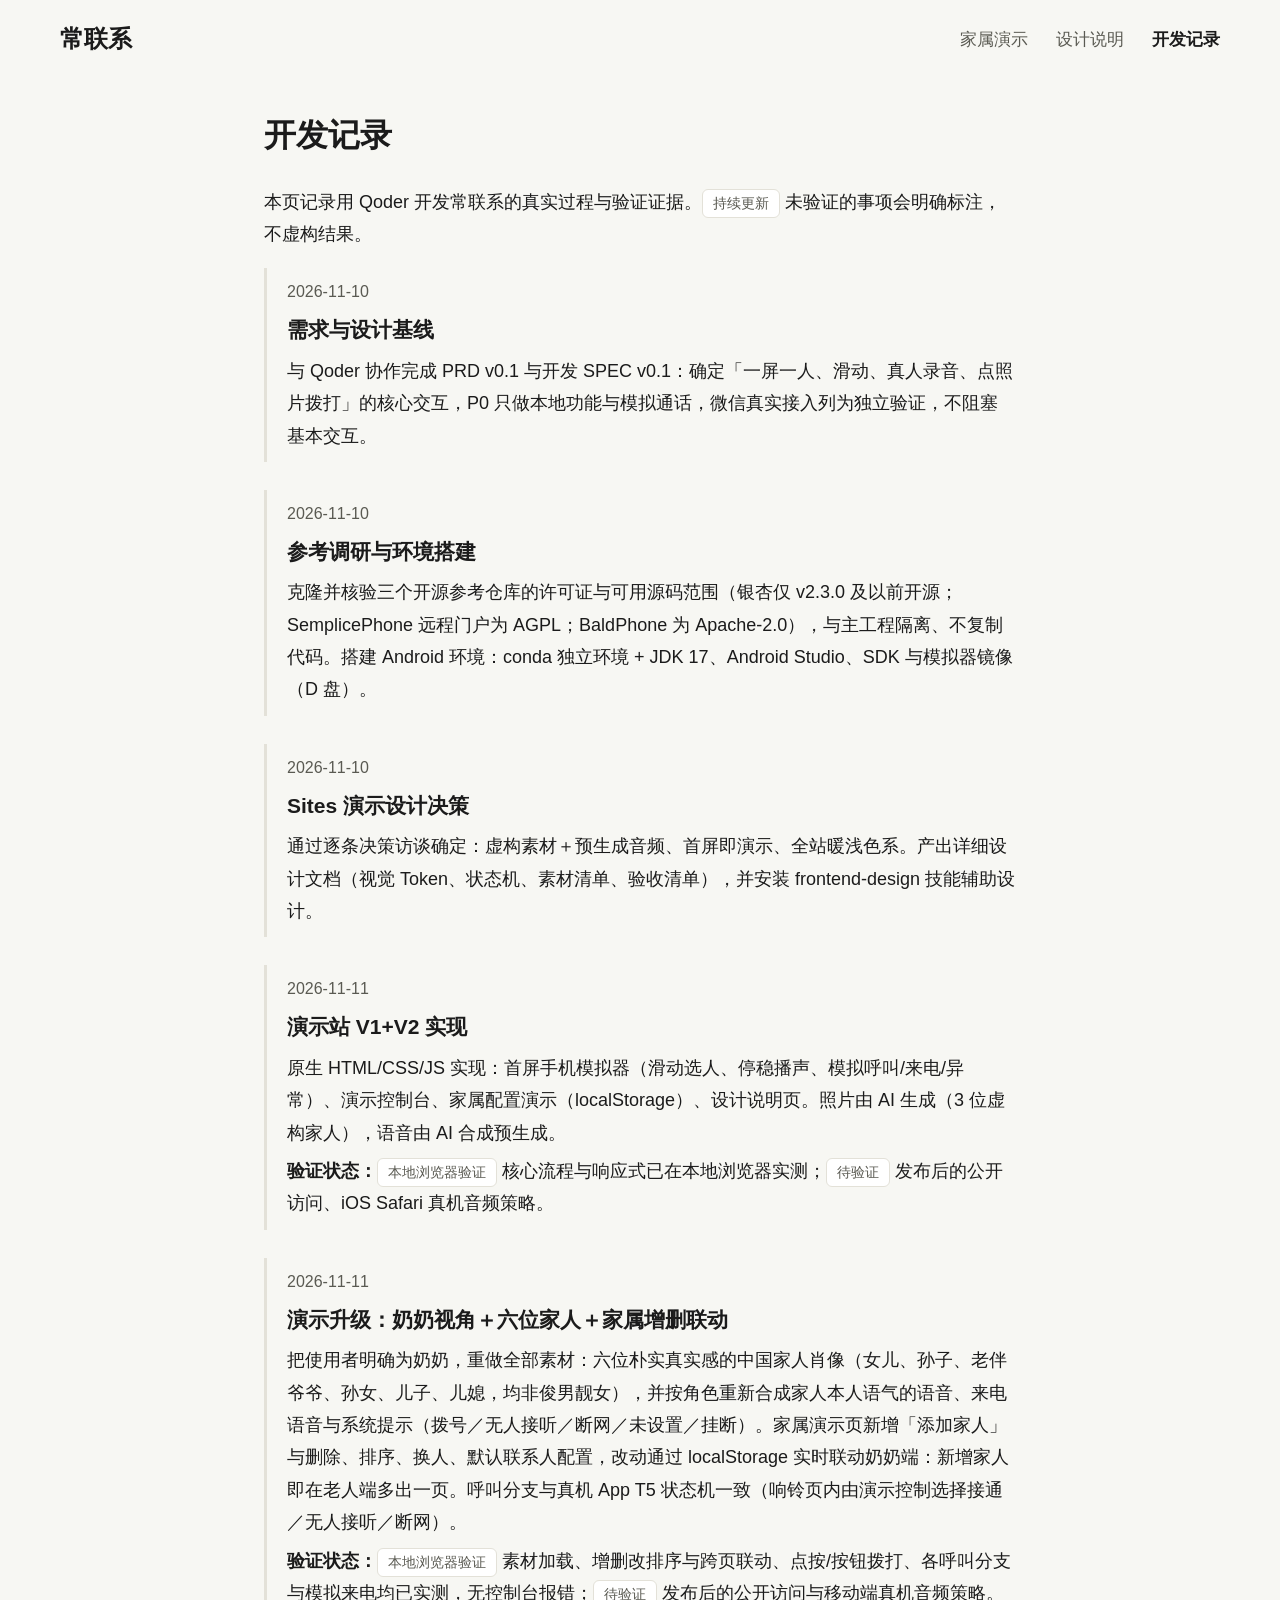
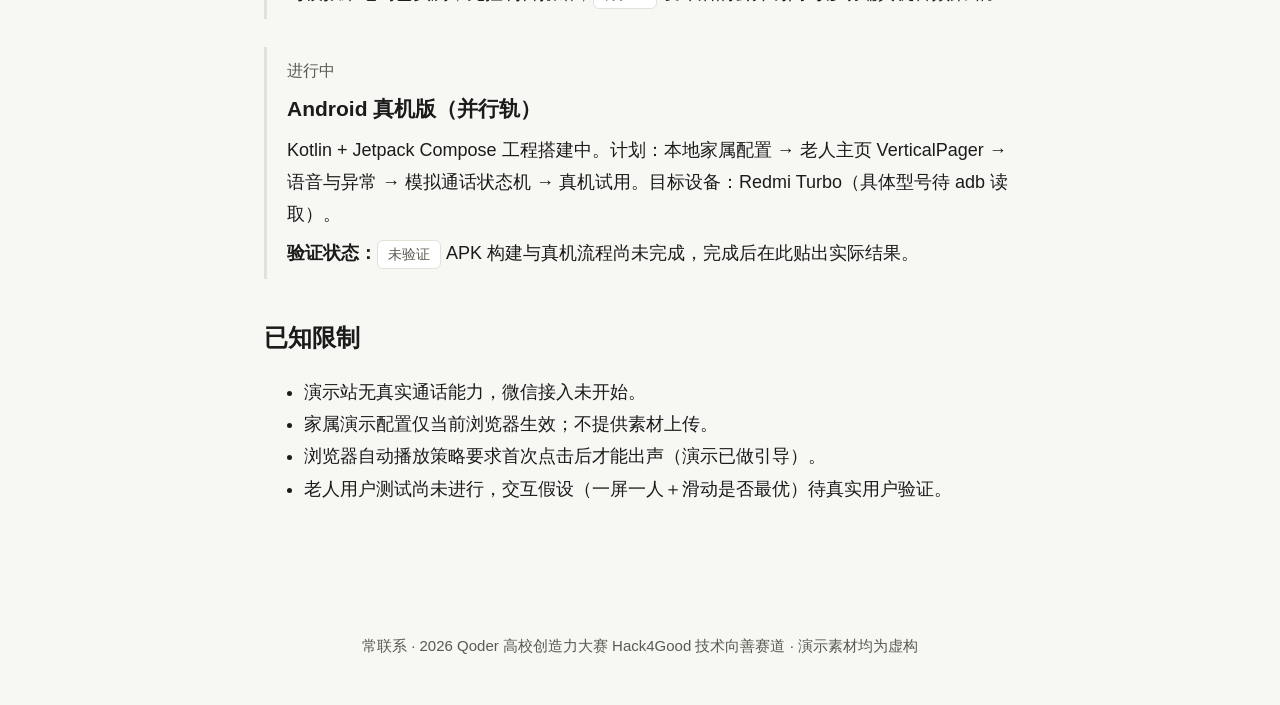
==== changlianxi-site/web/devlog.html @ 5428c4f7 "Initial public snapshot: 常联系 (changlianxi) elder-connect app Work-in-progress public-welfare app hel" ====
<!DOCTYPE html>
<html lang="zh-CN">
<head>
<meta charset="UTF-8">
<meta name="viewport" content="width=device-width, initial-scale=1.0">
<title>开发记录 — 常联系</title>
<meta name="description" content="常联系用 Qoder 开发的真实过程记录：需求、设计、实现与验证证据。">
<link rel="icon" type="image/svg+xml" href="favicon.svg">
<link rel="stylesheet" href="assets/css/site.css">
</head>
<body>
<header class="topbar">
  <a class="brand" href="index.html">常联系</a>
  <nav class="topnav" aria-label="站点导航">
    <a href="family.html">家属演示</a>
    <a href="design.html">设计说明</a>
    <a href="devlog.html" aria-current="page">开发记录</a>
  </nav>
</header>

<main class="article">
  <h1>开发记录</h1>
  <p>本页记录用 Qoder 开发常联系的真实过程与验证证据。<span class="tag">持续更新</span> 未验证的事项会明确标注，不虚构结果。</p>

  <div class="log-entry">
    <p class="log-date">2026-11-10</p>
    <h3>需求与设计基线</h3>
    <p>与 Qoder 协作完成 PRD v0.1 与开发 SPEC v0.1：确定「一屏一人、滑动、真人录音、点照片拨打」的核心交互，P0 只做本地功能与模拟通话，微信真实接入列为独立验证，不阻塞基本交互。</p>
  </div>

  <div class="log-entry">
    <p class="log-date">2026-11-10</p>
    <h3>参考调研与环境搭建</h3>
    <p>克隆并核验三个开源参考仓库的许可证与可用源码范围（银杏仅 v2.3.0 及以前开源；SemplicePhone 远程门户为 AGPL；BaldPhone 为 Apache-2.0），与主工程隔离、不复制代码。搭建 Android 环境：conda 独立环境 + JDK 17、Android Studio、SDK 与模拟器镜像（D 盘）。</p>
  </div>

  <div class="log-entry">
    <p class="log-date">2026-11-10</p>
    <h3>Sites 演示设计决策</h3>
    <p>通过逐条决策访谈确定：虚构素材＋预生成音频、首屏即演示、全站暖浅色系。产出详细设计文档（视觉 Token、状态机、素材清单、验收清单），并安装 frontend-design 技能辅助设计。</p>
  </div>

  <div class="log-entry">
    <p class="log-date">2026-11-11</p>
    <h3>演示站 V1+V2 实现</h3>
    <p>原生 HTML/CSS/JS 实现：首屏手机模拟器（滑动选人、停稳播声、模拟呼叫/来电/异常）、演示控制台、家属配置演示（localStorage）、设计说明页。照片由 AI 生成（3 位虚构家人），语音由 AI 合成预生成。</p>
    <p><strong>验证状态：</strong><span class="tag">本地浏览器验证</span> 核心流程与响应式已在本地浏览器实测；<span class="tag">待验证</span> 发布后的公开访问、iOS Safari 真机音频策略。</p>
  </div>

  <div class="log-entry">
    <p class="log-date">2026-11-11</p>
    <h3>演示升级：奶奶视角＋六位家人＋家属增删联动</h3>
    <p>把使用者明确为奶奶，重做全部素材：六位朴实真实感的中国家人肖像（女儿、孙子、老伴爷爷、孙女、儿子、儿媳，均非俊男靓女），并按角色重新合成家人本人语气的语音、来电语音与系统提示（拨号／无人接听／断网／未设置／挂断）。家属演示页新增「添加家人」与删除、排序、换人、默认联系人配置，改动通过 localStorage 实时联动奶奶端：新增家人即在老人端多出一页。呼叫分支与真机 App T5 状态机一致（响铃页内由演示控制选择接通／无人接听／断网）。</p>
    <p><strong>验证状态：</strong><span class="tag">本地浏览器验证</span> 素材加载、增删改排序与跨页联动、点按/按钮拨打、各呼叫分支与模拟来电均已实测，无控制台报错；<span class="tag">待验证</span> 发布后的公开访问与移动端真机音频策略。</p>
  </div>

  <div class="log-entry">
    <p class="log-date">进行中</p>
    <h3>Android 真机版（并行轨）</h3>
    <p>Kotlin + Jetpack Compose 工程搭建中。计划：本地家属配置 → 老人主页 VerticalPager → 语音与异常 → 模拟通话状态机 → 真机试用。目标设备：Redmi Turbo（具体型号待 adb 读取）。</p>
    <p><strong>验证状态：</strong><span class="tag">未验证</span> APK 构建与真机流程尚未完成，完成后在此贴出实际结果。</p>
  </div>

  <h2>已知限制</h2>
  <ul>
    <li>演示站无真实通话能力，微信接入未开始。</li>
    <li>家属演示配置仅当前浏览器生效；不提供素材上传。</li>
    <li>浏览器自动播放策略要求首次点击后才能出声（演示已做引导）。</li>
    <li>老人用户测试尚未进行，交互假设（一屏一人＋滑动是否最优）待真实用户验证。</li>
  </ul>
</main>

<footer class="footer"><p>常联系 · 2026 Qoder 高校创造力大赛 Hack4Good 技术向善赛道 · 演示素材均为虚构</p></footer>
</body>
</html>
---- changlianxi-site/web/assets/css/site.css ----
/* 常联系 Sites 演示 · Token 与全站样式（设计文档 v0.1 第 4 节） */
:root {
  --site-bg: #F7F7F3;
  --site-fg: #1B1B1B;
  --site-accent: #22754F;
  --site-on-accent: #FFFFFF;
  --site-surface: #FFFFFF;
  --site-muted: #5A5A52;
  --site-border: #E3E1D8;
  --site-font: "PingFang SC", "Microsoft YaHei", "Noto Sans CJK SC", "Source Han Sans SC", sans-serif;
  --site-radius: 12px;
  --site-space: 1;
  --site-type: 1;
  --site-motion: 1;
  --danger: #B43F3B;
  --dur: calc(180ms * var(--site-motion, 1));
}

* { box-sizing: border-box; }
html { -webkit-text-size-adjust: 100%; }
body {
  margin: 0;
  background: var(--site-bg);
  color: var(--site-fg);
  font-family: var(--site-font);
  font-size: 18px;
  line-height: 1.6;
}
img { display: block; max-width: 100%; }
a { color: var(--site-accent); text-decoration-thickness: 1px; text-underline-offset: 3px; }
button { font-family: inherit; cursor: pointer; }
:focus-visible { outline: 2px solid var(--site-accent); outline-offset: 3px; }

.topbar {
  display: flex; align-items: center; justify-content: space-between;
  padding: calc(20px * var(--site-space)) calc(40px * var(--site-space));
  max-width: 1240px; margin: 0 auto;
}
.brand { font-size: 24px; font-weight: 700; color: var(--site-fg); text-decoration: none; }
.topnav { display: flex; gap: 28px; }
.topnav a { color: var(--site-muted); text-decoration: none; font-size: 17px; }
.topnav a:hover { color: var(--site-fg); }
.topnav a[aria-current="page"] { color: var(--site-fg); font-weight: 600; }

/* 首屏：左文案右演示 */
.hero {
  display: grid; grid-template-columns: minmax(320px, 1fr) auto;
  gap: calc(48px * var(--site-space));
  max-width: 1240px; margin: 0 auto;
  padding: calc(24px * var(--site-space)) calc(40px * var(--site-space)) calc(64px * var(--site-space));
  align-items: center;
}
.display {
  font-size: calc(52px * var(--site-type));
  line-height: 1.22; font-weight: 700;
  margin: 0 0 26px; letter-spacing: 0.01em;
}
.lede { font-size: 20px; line-height: 1.7; margin: 0 0 16px; }
.demo-note { color: var(--site-muted); font-size: 16px; margin: 0 0 32px; }
.howto { margin: 0 0 24px; }
.howto p { font-weight: 600; margin: 0 0 8px; }
.howto ol { margin: 0; padding-left: 1.4em; line-height: 1.9; }
.audio-status { color: var(--site-muted); font-size: 16px; min-height: 1.5em; }

.btn {
  display: inline-flex; align-items: center; justify-content: center;
  min-height: 52px; padding: 12px 28px;
  font-size: 20px; font-weight: 600;
  border-radius: var(--site-radius); border: 2px solid transparent;
  transition: background var(--dur), color var(--dur);
}
.btn-primary { background: var(--site-accent); color: var(--site-on-accent); }
.btn-primary:hover { background: #1B5E3F; }
.btn-outline { background: transparent; color: var(--site-fg); border-color: var(--site-border); }
.btn-outline:hover { border-color: var(--site-fg); }
.btn-danger { background: var(--danger); color: #fff; }
.btn-small { min-height: 44px; padding: 8px 16px; font-size: 17px; font-weight: 500; }

/* 手机模拟器 */
.hero-demo { display: flex; flex-direction: column; gap: 20px; align-items: center; }
.phone-root { display: flex; justify-content: center; }
.phone {
  height: min(844px, calc(100vh - 170px)); aspect-ratio: 390 / 844; width: auto; max-width: 92vw;
  border: 1px solid var(--site-border); border-radius: 40px;
  background: var(--site-surface);
  box-shadow:
    0 2px 6px rgba(27, 27, 27, 0.06),
    0 14px 34px rgba(27, 27, 27, 0.10),
    0 36px 80px rgba(27, 27, 27, 0.14);
  overflow: hidden; position: relative;
}
.phone-wrap { position: relative; }
.swipe-hint {
  position: absolute; left: -84px; top: 50%; transform: translateY(-50%);
  display: flex; flex-direction: column; align-items: center; gap: 10px;
  width: 64px; color: var(--site-muted); pointer-events: none;
}
.hint-chev { display: block; }
.hint-up { animation: hint-up 2.4s ease-in-out infinite; }
.hint-down { animation: hint-down 2.4s ease-in-out infinite; }
.hint-rail {
  position: relative; width: 2px; height: 44px;
  background: rgba(27, 27, 27, 0.14); border-radius: 2px;
}
.hint-rail i {
  position: absolute; left: -2px; top: 0; width: 6px; height: 6px;
  border-radius: 50%; background: var(--site-accent);
  animation: hint-dot 2.4s ease-in-out infinite;
}
.swipe-hint span { font-size: 14px; font-weight: 500; letter-spacing: 2px; white-space: nowrap; }
@keyframes hint-dot { 0%, 100% { top: 0; } 50% { top: calc(100% - 6px); } }
@keyframes hint-up { 0%, 100% { opacity: 1; transform: translateY(-2px); } 50% { opacity: 0.35; transform: none; } }
@keyframes hint-down { 0%, 100% { opacity: 0.35; transform: none; } 50% { opacity: 1; transform: translateY(2px); } }
.phone-screen { position: absolute; inset: 0; display: flex; flex-direction: column; background: var(--site-bg); }
.phone-statusbar {
  position: relative; z-index: 10; background: var(--site-bg);
  display: flex; align-items: center; justify-content: space-between;
  padding: 14px 20px 10px; font-size: 15px; color: var(--site-muted);
  flex: 0 0 auto;
}
.demo-badge {
  background: var(--site-fg); color: var(--site-bg);
  font-size: 14px; padding: 2px 10px; border-radius: 6px; font-weight: 500;
}
.pager-viewport { position: relative; flex: 1 1 auto; overflow: hidden; touch-action: none; overscroll-behavior: contain; user-select: none; -webkit-user-select: none; cursor: grab; outline-offset: -3px; }
.pager-viewport:active { cursor: grabbing; }
.pager-track { height: 100%; will-change: transform; transition: transform calc(340ms * var(--site-motion, 1)) cubic-bezier(0.22, 1, 0.36, 1); }
.pager-track.dragging { transition: none; }
.page { position: relative; height: 100%; overflow: hidden; }
.page img { width: 100%; height: 100%; object-fit: cover; user-select: none; -webkit-user-drag: none; pointer-events: none; }
.page-caption {
  position: absolute; left: 0; right: 0; bottom: 0;
  padding: 18px 24px 26px;
  background: rgba(247, 247, 243, 0.94);
  text-align: center;
}
.page-name { font-size: 38px; font-weight: 600; line-height: 1.2; }
.page-hint { display: flex; align-items: center; justify-content: center; gap: 8px; margin-top: 8px; color: var(--site-muted); font-size: 19px; }
.page-hint svg { width: 22px; height: 22px; }
.page.tappable { cursor: pointer; }

.big-call {
  flex: 0 0 auto; margin: 16px; min-height: 96px;
  font-size: 30px; font-weight: 700;
  background: var(--site-accent); color: var(--site-on-accent);
  border: none; border-radius: var(--site-radius);
}
.audio-hint {
  position: absolute; left: 16px; right: 16px; bottom: 16px;
  background: var(--site-fg); color: var(--site-bg);
  font-size: 19px; text-align: center;
  padding: 14px; border-radius: var(--site-radius); border: none;
}

/* 呼叫 / 来电 / 异常覆盖层 */
.overlay { position: absolute; inset: 0; display: flex; flex-direction: column; background: var(--site-bg); z-index: 5; }
.overlay-photo { position: relative; flex: 1 1 auto; overflow: hidden; }
.overlay-photo img { width: 100%; height: 100%; object-fit: cover; }
.overlay-status {
  padding: 26px 24px; text-align: center;
  background: rgba(247, 247, 243, 0.96);
}
.overlay-title { font-size: 28px; font-weight: 600; line-height: 1.35; }
.overlay-sub { color: var(--site-muted); font-size: 18px; margin-top: 8px; }
.overlay-actions { display: flex; gap: 16px; padding: 0 24px 28px; background: rgba(247,247,243,0.96); }
.overlay-actions .btn { flex: 1; }
.overlay-hangup {
  flex: 0 0 auto; min-height: 104px; border: none;
  background: var(--danger); color: #fff; font-size: 30px; font-weight: 700;
}
.incoming-answer-hint { color: var(--site-accent); font-weight: 600; }
.overlay-demo { padding: 0 24px 14px; background: rgba(247,247,243,0.96); }
.overlay-demo-label { font-size: 14px; color: var(--site-muted); text-align: center; margin-bottom: 8px; }
.overlay-demo-row { display: flex; gap: 12px; margin-bottom: 12px; }
.overlay-demo-row .btn { flex: 1; }
.overlay-demo-wide { width: 100%; }

/* 演示控制台 */
.console {
  width: 390px; max-width: 92vw;
  border: 1px dashed var(--site-border); border-radius: var(--site-radius);
  padding: 16px 20px; font-size: 16px; color: var(--site-muted);
}
.console-title { margin: 0 0 12px; font-weight: 600; color: var(--site-fg); }
.console-title small { font-weight: 400; margin-left: 6px; }
.console-note { margin: 0 0 12px; font-size: 14px; line-height: 1.5; color: var(--site-muted); }
.console-group { display: flex; flex-wrap: wrap; gap: 10px 18px; margin: 0 0 12px; border: none; padding: 0; align-items: center; }
.console-group:last-child { margin-bottom: 0; }
.console-group legend { font-weight: 600; color: var(--site-fg); padding: 0 0 6px; }
.console-group label { display: inline-flex; align-items: center; gap: 6px; min-height: 36px; }
.console-group input[type="radio"] { width: 18px; height: 18px; accent-color: var(--site-accent); }

/* 内容区 */
.section { max-width: 1240px; margin: 0 auto; padding: calc(40px * var(--site-space)) calc(40px * var(--site-space)); }
.section h2 { font-size: calc(30px * var(--site-type)); font-weight: 700; margin: 0 0 24px; }
.why-grid { display: grid; grid-template-columns: repeat(3, 1fr); gap: 32px; }
.why-line { font-size: 24px; font-weight: 600; line-height: 1.6; margin: 0; }
.section-note { color: var(--site-muted); max-width: 46em; }
.plain-list { padding-left: 1.3em; max-width: 46em; }
.plain-list li { margin-bottom: 12px; }
.footer { padding: 32px 40px; text-align: center; color: var(--site-muted); font-size: 15px; }

/* 内容页 */
.article { max-width: 800px; margin: 0 auto; padding: calc(32px * var(--site-space)) 24px calc(64px * var(--site-space)); }
.article h1 { font-size: calc(32px * var(--site-type)); margin: 0 0 24px; }
.article h2 { font-size: 24px; margin: 40px 0 16px; }
.article p, .article li { line-height: 1.8; }
.article table { border-collapse: collapse; width: 100%; font-size: 17px; }
.article th, .article td { border: 1px solid var(--site-border); padding: 10px 14px; text-align: left; vertical-align: top; }
.article th { background: var(--site-surface); }
.article code { background: var(--site-surface); padding: 2px 6px; border-radius: 6px; font-size: 0.92em; }
.log-entry { border-left: 3px solid var(--site-border); padding: 4px 0 4px 20px; margin-bottom: 28px; }
.log-date { color: var(--site-muted); font-size: 16px; }
.log-entry h3 { margin: 4px 0 8px; font-size: 21px; }
.log-entry p { margin: 6px 0; }
.tag { display: inline-block; font-size: 14px; padding: 1px 10px; border-radius: 6px; background: var(--site-surface); border: 1px solid var(--site-border); color: var(--site-muted); }

/* 家属演示页 */
.family-layout { display: grid; grid-template-columns: minmax(360px, 1fr) auto; gap: calc(40px * var(--site-space)); max-width: 1240px; margin: 0 auto; padding: calc(24px * var(--site-space)) calc(40px * var(--site-space)) calc(64px * var(--site-space)); align-items: start; }
.family-panel h1 { font-size: calc(30px * var(--site-type)); margin: 0 0 8px; }
.family-panel .lede-small { color: var(--site-muted); margin: 0 0 24px; font-size: 17px; }
.contact-card { background: var(--site-surface); border: 1px solid var(--site-border); border-radius: var(--site-radius); padding: 20px; margin-bottom: 20px; }
.contact-head { display: flex; gap: 16px; align-items: center; }
.contact-thumb { width: 72px; height: 96px; object-fit: cover; border-radius: 8px; }
.contact-name-input { font-size: 22px; font-weight: 600; padding: 8px 12px; border: 1px solid var(--site-border); border-radius: 8px; flex: 1 1 auto; min-width: 0; width: 100%; font-family: inherit; background: var(--site-bg); color: var(--site-fg); }
.contact-controls { display: flex; flex-wrap: wrap; gap: 10px; margin-top: 16px; align-items: center; }
.contact-controls label { display: inline-flex; align-items: center; gap: 6px; font-size: 17px; min-height: 44px; }
.contact-controls input[type="radio"] { width: 20px; height: 20px; accent-color: var(--site-accent); }
.photo-picker { display: flex; gap: 10px; margin-top: 12px; }
.photo-option { border: 2px solid transparent; border-radius: 8px; padding: 0; background: none; width: 56px; height: 74px; overflow: hidden; }
.photo-option img { width: 100%; height: 100%; object-fit: cover; }
.photo-option[aria-pressed="true"] { border-color: var(--site-accent); }
.family-actions { display: flex; gap: 16px; margin: 24px 0 16px; }
.family-note { color: var(--site-muted); font-size: 16px; max-width: 40em; }
.preview-title { text-align: center; color: var(--site-muted); font-size: 16px; margin-bottom: 12px; }

/* 家属页：删除按钮、换人禁用态、添加家人 */
.contact-delete { flex: 0 0 auto; }
.photo-option:disabled { opacity: 0.32; cursor: not-allowed; filter: grayscale(0.6); }
.add-title { font-size: 22px; font-weight: 700; margin: 28px 0 6px; }
.add-hint { color: var(--site-muted); font-size: 16px; margin: 0 0 16px; max-width: 40em; }
.add-grid { display: grid; grid-template-columns: repeat(auto-fill, minmax(132px, 1fr)); gap: 16px; }
.add-card { display: flex; flex-direction: column; gap: 10px; background: var(--site-surface); border: 1px solid var(--site-border); border-radius: var(--site-radius); padding: 12px; }
.add-card img { width: 100%; aspect-ratio: 2 / 3; object-fit: cover; border-radius: 8px; }
.add-meta { display: flex; flex-direction: column; gap: 2px; }
.add-meta strong { font-size: 19px; font-weight: 600; }
.add-meta span { font-size: 14px; color: var(--site-muted); }
.add-card .btn { width: 100%; }
.add-empty { color: var(--site-muted); font-size: 16px; max-width: 40em; }

@media (max-width: 1023px) {
  .hero, .family-layout { grid-template-columns: 1fr; padding-left: 20px; padding-right: 20px; }
  .hero-copy { max-width: 40em; }
  .howto { display: none; }
  .demo-note { margin-bottom: 20px; }
  .display { font-size: calc(34px * var(--site-type)); margin-bottom: 16px; }
  .why-grid { grid-template-columns: 1fr; gap: 20px; }
  .why-line { font-size: 22px; }
  .hero-demo { align-items: stretch; }
  .swipe-hint {
    position: static; transform: none; flex-direction: row; justify-content: center;
    width: auto; gap: 12px; margin: 0 auto 14px;
  }
  .hint-rail { display: none; }
  .swipe-hint span { font-size: 15px; }
  .phone-root { order: -1; }
  .phone { width: min(100%, 420px); max-width: 420px; height: auto; margin: 0 auto; }
  .console { width: 100%; max-width: 420px; margin: 0 auto; }
  .topbar { padding: 16px 20px; }
  .topnav { gap: 18px; }
  .section { padding-left: 20px; padding-right: 20px; }
}

@media (prefers-reduced-motion: reduce) {
  .pager-track, .btn { transition: none; }
  .hint-up, .hint-down, .hint-rail i { animation: none; }
}
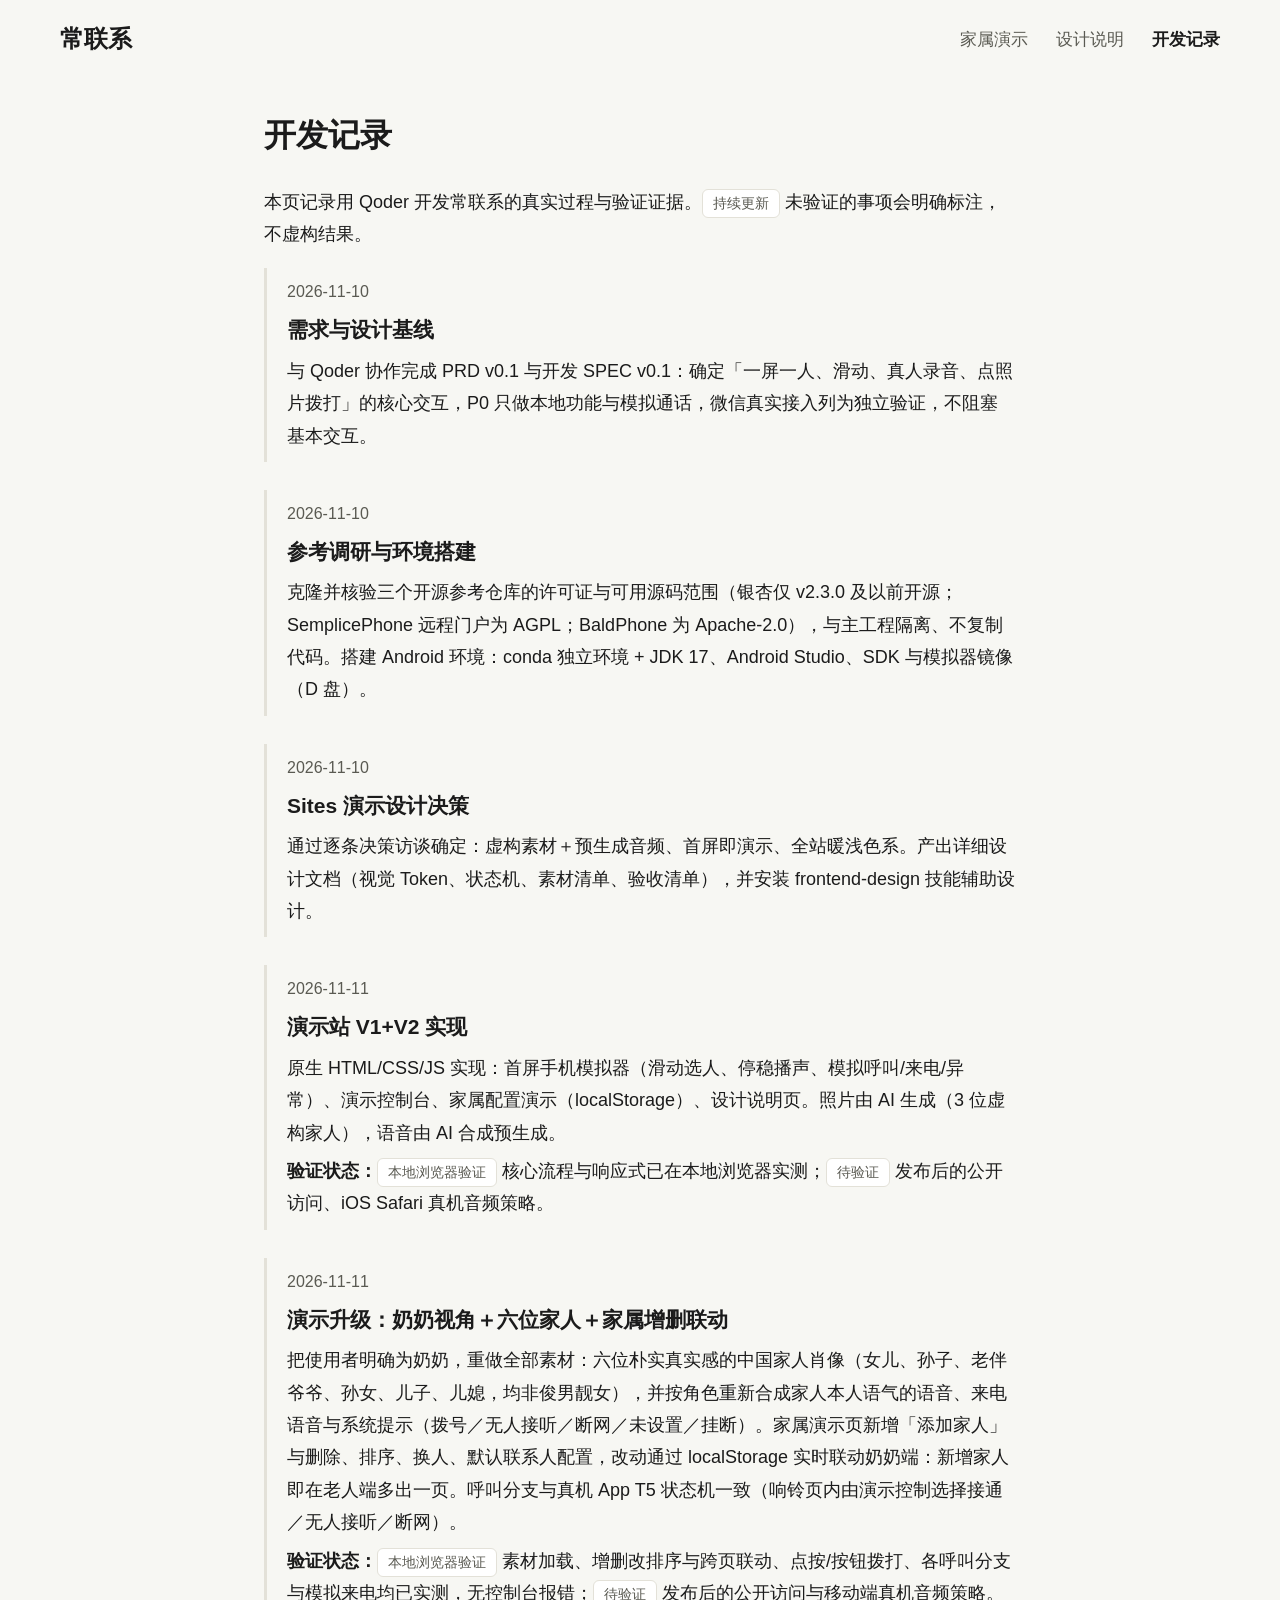
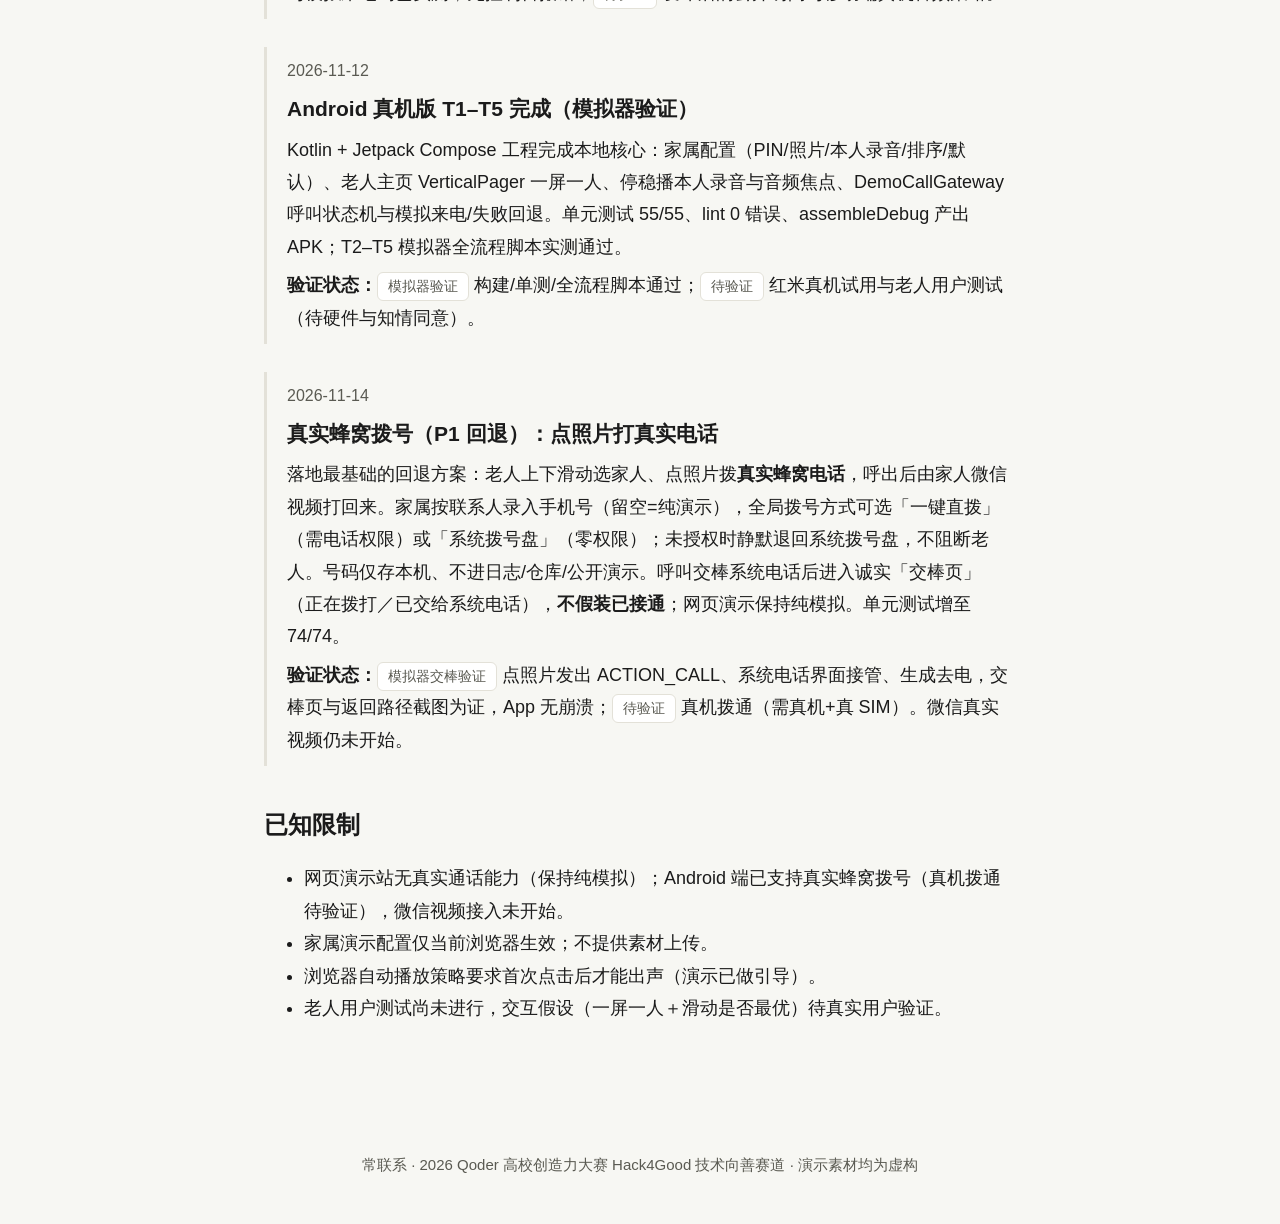
==== commit 4578b5fd: "Add real cellular dialing fallback: tap a family photo to place a real call Elderly users cannot nav" ====
--- a/changlianxi-site/web/devlog.html
+++ b/changlianxi-site/web/devlog.html
@@ -55,15 +55,22 @@
   </div>
 
   <div class="log-entry">
-    <p class="log-date">进行中</p>
-    <h3>Android 真机版（并行轨）</h3>
-    <p>Kotlin + Jetpack Compose 工程搭建中。计划：本地家属配置 → 老人主页 VerticalPager → 语音与异常 → 模拟通话状态机 → 真机试用。目标设备：Redmi Turbo（具体型号待 adb 读取）。</p>
-    <p><strong>验证状态：</strong><span class="tag">未验证</span> APK 构建与真机流程尚未完成，完成后在此贴出实际结果。</p>
+    <p class="log-date">2026-11-12</p>
+    <h3>Android 真机版 T1–T5 完成（模拟器验证）</h3>
+    <p>Kotlin + Jetpack Compose 工程完成本地核心：家属配置（PIN/照片/本人录音/排序/默认）、老人主页 VerticalPager 一屏一人、停稳播本人录音与音频焦点、DemoCallGateway 呼叫状态机与模拟来电/失败回退。单元测试 55/55、lint 0 错误、assembleDebug 产出 APK；T2–T5 模拟器全流程脚本实测通过。</p>
+    <p><strong>验证状态：</strong><span class="tag">模拟器验证</span> 构建/单测/全流程脚本通过；<span class="tag">待验证</span> 红米真机试用与老人用户测试（待硬件与知情同意）。</p>
+  </div>
+
+  <div class="log-entry">
+    <p class="log-date">2026-11-14</p>
+    <h3>真实蜂窝拨号（P1 回退）：点照片打真实电话</h3>
+    <p>落地最基础的回退方案：老人上下滑动选家人、点照片拨<strong>真实蜂窝电话</strong>，呼出后由家人微信视频打回来。家属按联系人录入手机号（留空=纯演示），全局拨号方式可选「一键直拨」（需电话权限）或「系统拨号盘」（零权限）；未授权时静默退回系统拨号盘，不阻断老人。号码仅存本机、不进日志/仓库/公开演示。呼叫交棒系统电话后进入诚实「交棒页」（正在拨打／已交给系统电话），<strong>不假装已接通</strong>；网页演示保持纯模拟。单元测试增至 74/74。</p>
+    <p><strong>验证状态：</strong><span class="tag">模拟器交棒验证</span> 点照片发出 ACTION_CALL、系统电话界面接管、生成去电，交棒页与返回路径截图为证，App 无崩溃；<span class="tag">待验证</span> 真机拨通（需真机+真 SIM）。微信真实视频仍未开始。</p>
   </div>
 
   <h2>已知限制</h2>
   <ul>
-    <li>演示站无真实通话能力，微信接入未开始。</li>
+    <li>网页演示站无真实通话能力（保持纯模拟）；Android 端已支持真实蜂窝拨号（真机拨通待验证），微信视频接入未开始。</li>
     <li>家属演示配置仅当前浏览器生效；不提供素材上传。</li>
     <li>浏览器自动播放策略要求首次点击后才能出声（演示已做引导）。</li>
     <li>老人用户测试尚未进行，交互假设（一屏一人＋滑动是否最优）待真实用户验证。</li>
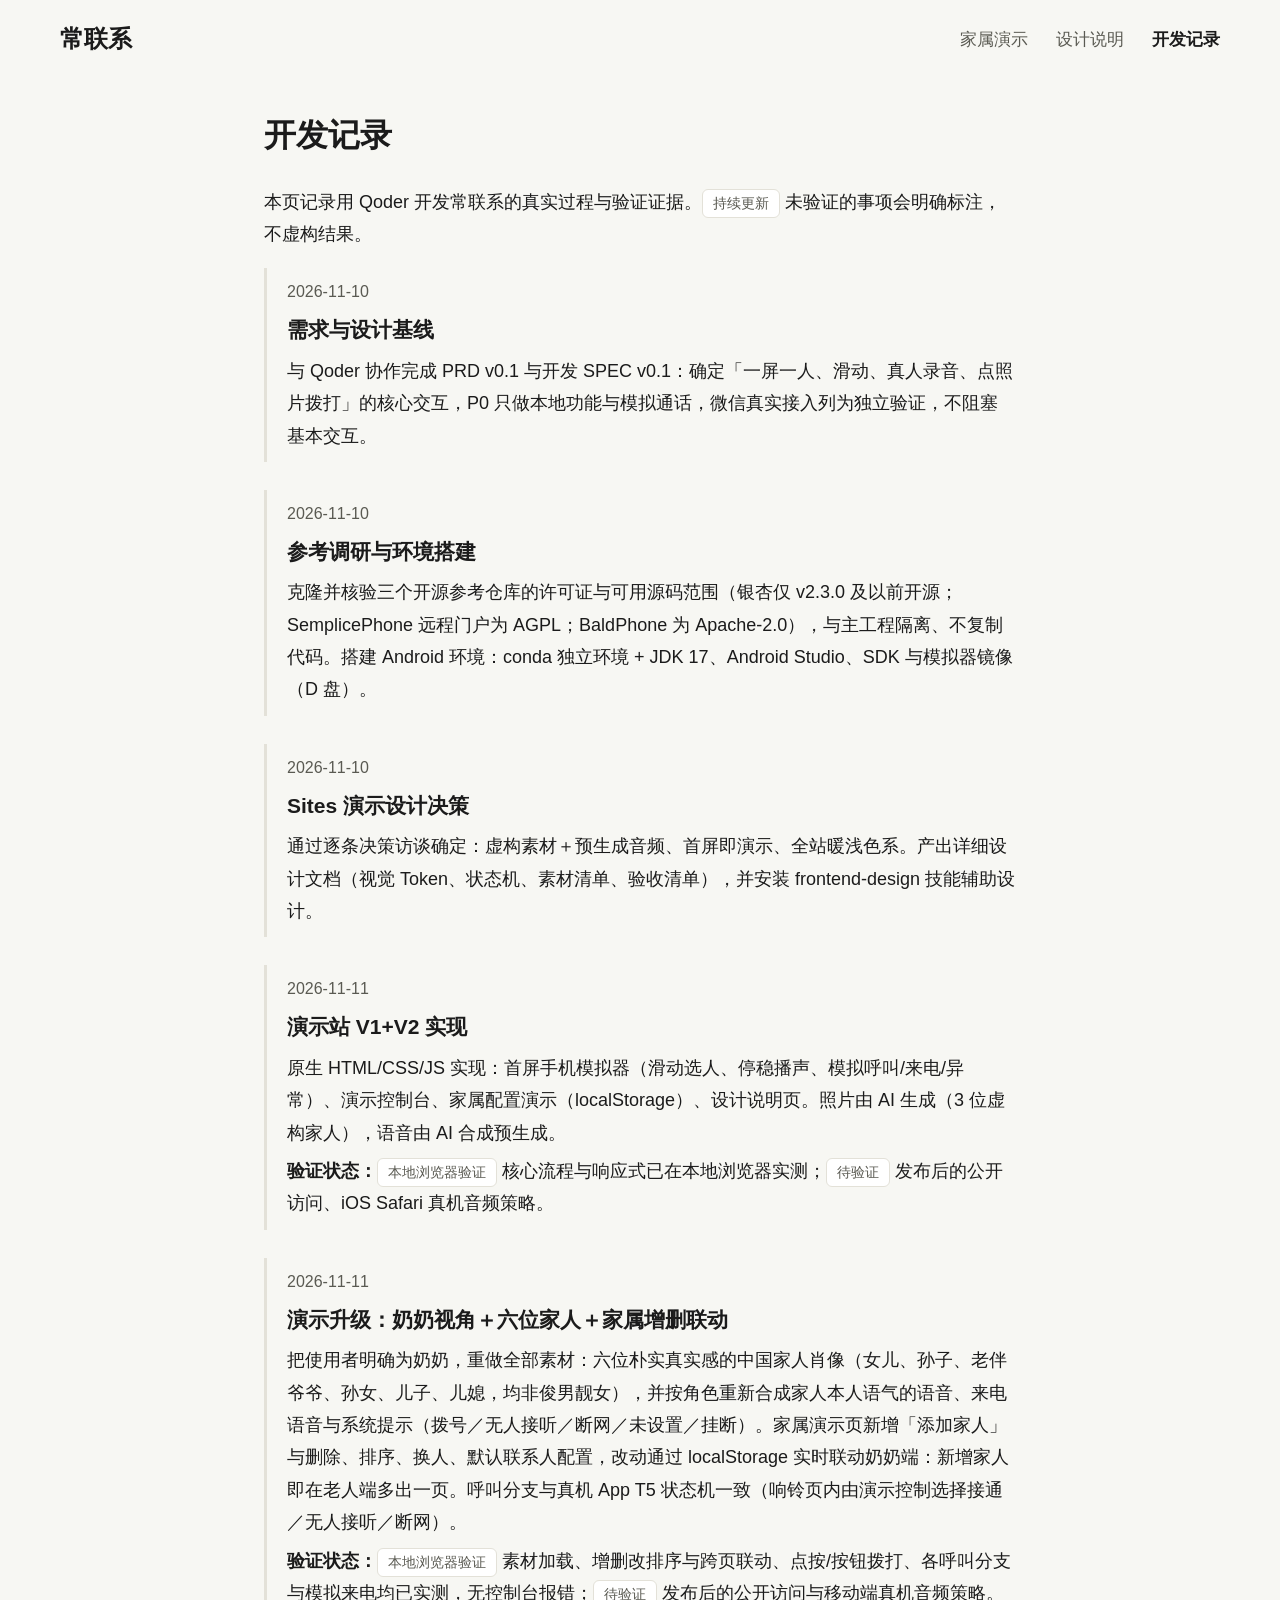
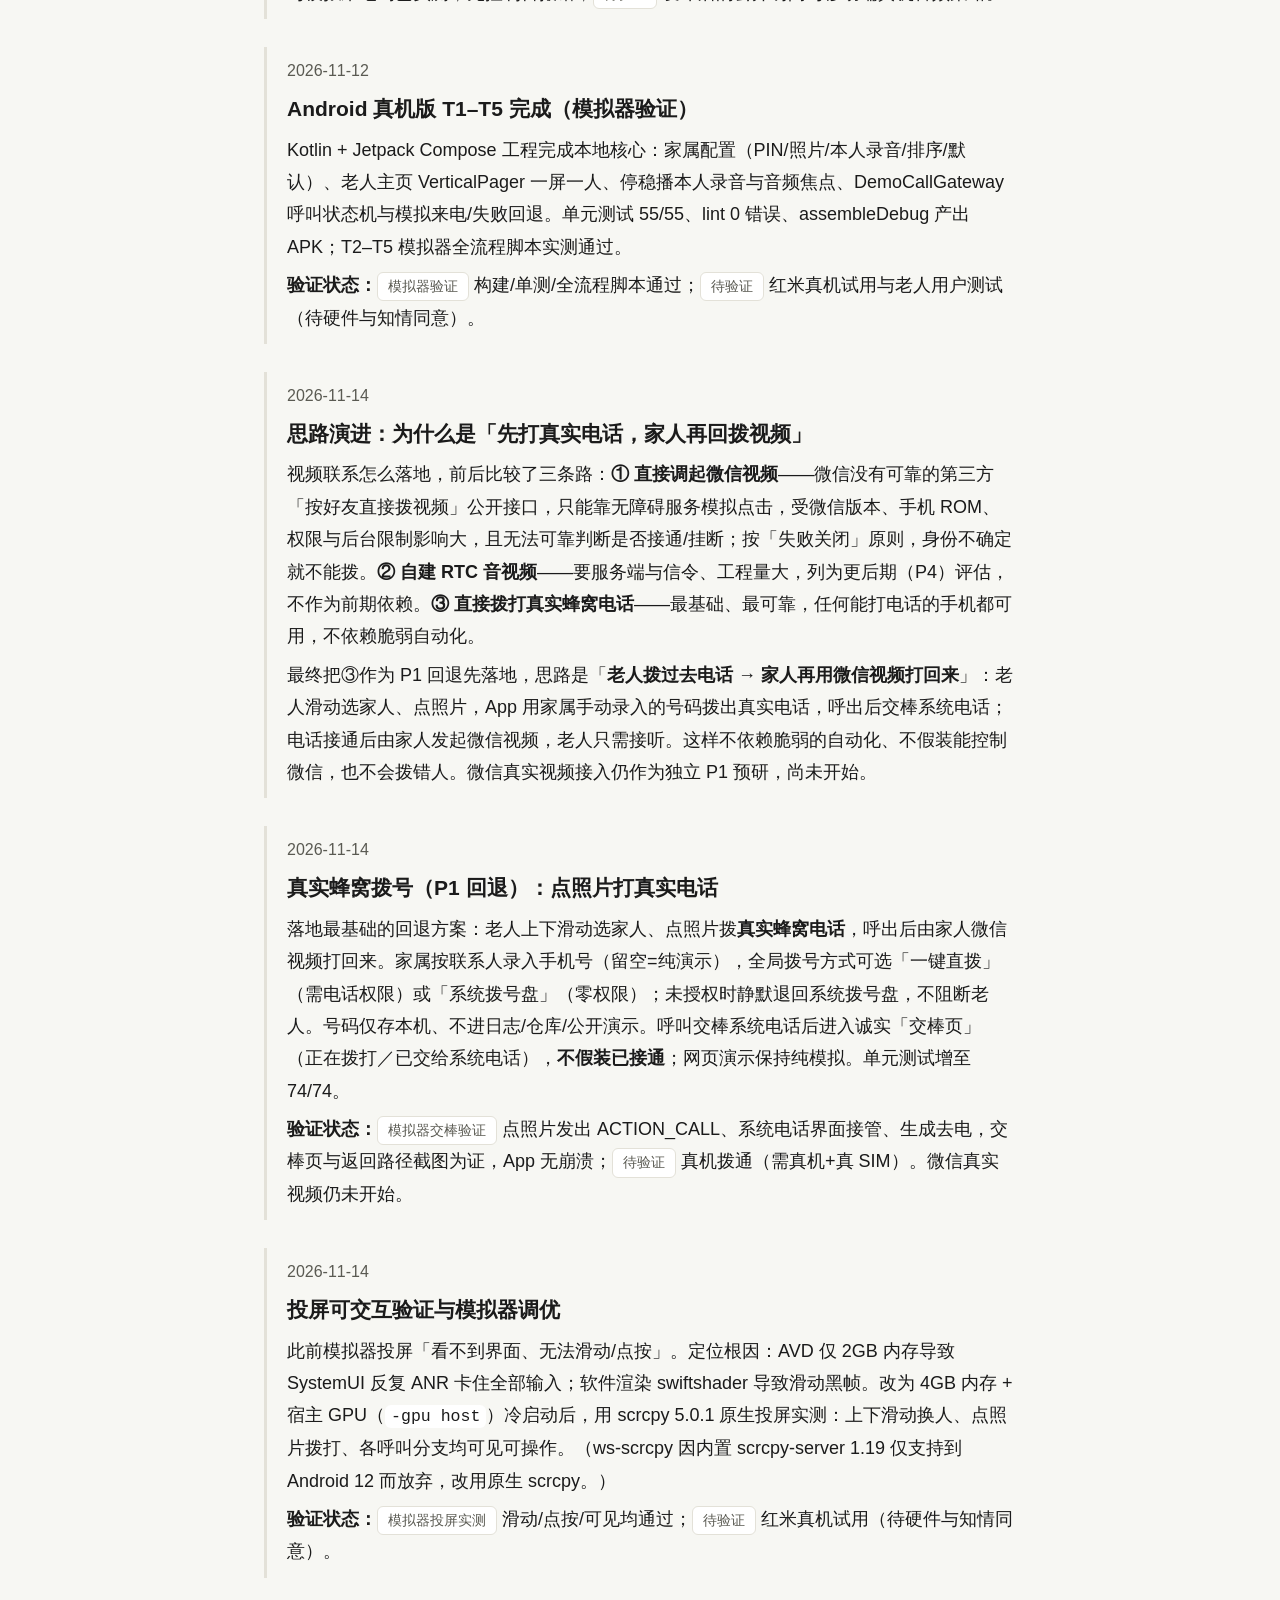
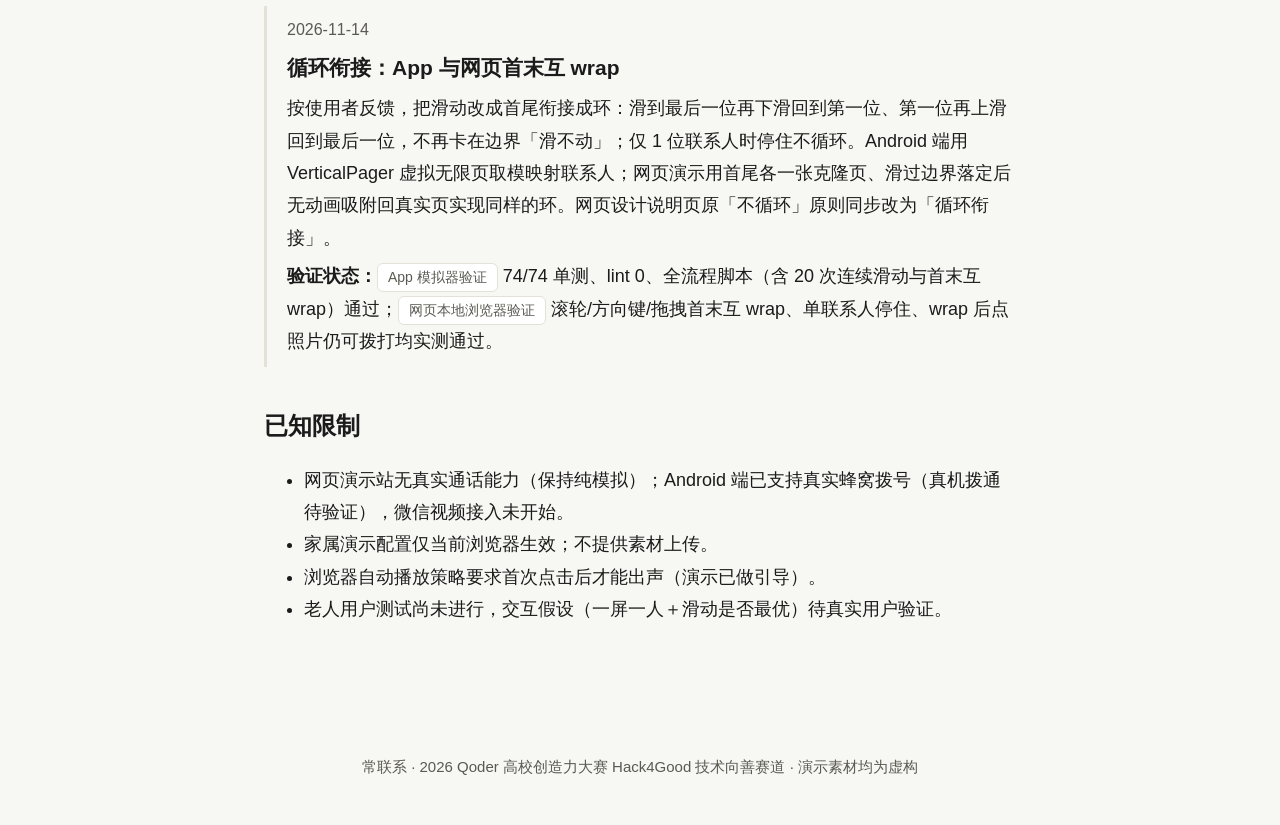
==== commit 2607dc75: "Web demo: loop pager like the app; devlog records dialing evolution + progress - phone.js: edge-clon" ====
--- a/changlianxi-site/web/devlog.html
+++ b/changlianxi-site/web/devlog.html
@@ -63,9 +63,30 @@
 
   <div class="log-entry">
     <p class="log-date">2026-11-14</p>
+    <h3>思路演进：为什么是「先打真实电话，家人再回拨视频」</h3>
+    <p>视频联系怎么落地，前后比较了三条路：<strong>① 直接调起微信视频</strong>——微信没有可靠的第三方「按好友直接拨视频」公开接口，只能靠无障碍服务模拟点击，受微信版本、手机 ROM、权限与后台限制影响大，且无法可靠判断是否接通/挂断；按「失败关闭」原则，身份不确定就不能拨。<strong>② 自建 RTC 音视频</strong>——要服务端与信令、工程量大，列为更后期（P4）评估，不作为前期依赖。<strong>③ 直接拨打真实蜂窝电话</strong>——最基础、最可靠，任何能打电话的手机都可用，不依赖脆弱自动化。</p>
+    <p>最终把③作为 P1 回退先落地，思路是「<strong>老人拨过去电话 → 家人再用微信视频打回来</strong>」：老人滑动选家人、点照片，App 用家属手动录入的号码拨出真实电话，呼出后交棒系统电话；电话接通后由家人发起微信视频，老人只需接听。这样不依赖脆弱的自动化、不假装能控制微信，也不会拨错人。微信真实视频接入仍作为独立 P1 预研，尚未开始。</p>
+  </div>
+
+  <div class="log-entry">
+    <p class="log-date">2026-11-14</p>
     <h3>真实蜂窝拨号（P1 回退）：点照片打真实电话</h3>
     <p>落地最基础的回退方案：老人上下滑动选家人、点照片拨<strong>真实蜂窝电话</strong>，呼出后由家人微信视频打回来。家属按联系人录入手机号（留空=纯演示），全局拨号方式可选「一键直拨」（需电话权限）或「系统拨号盘」（零权限）；未授权时静默退回系统拨号盘，不阻断老人。号码仅存本机、不进日志/仓库/公开演示。呼叫交棒系统电话后进入诚实「交棒页」（正在拨打／已交给系统电话），<strong>不假装已接通</strong>；网页演示保持纯模拟。单元测试增至 74/74。</p>
     <p><strong>验证状态：</strong><span class="tag">模拟器交棒验证</span> 点照片发出 ACTION_CALL、系统电话界面接管、生成去电，交棒页与返回路径截图为证，App 无崩溃；<span class="tag">待验证</span> 真机拨通（需真机+真 SIM）。微信真实视频仍未开始。</p>
+  </div>
+
+  <div class="log-entry">
+    <p class="log-date">2026-11-14</p>
+    <h3>投屏可交互验证与模拟器调优</h3>
+    <p>此前模拟器投屏「看不到界面、无法滑动/点按」。定位根因：AVD 仅 2GB 内存导致 SystemUI 反复 ANR 卡住全部输入；软件渲染 swiftshader 导致滑动黑帧。改为 4GB 内存 + 宿主 GPU（<code>-gpu host</code>）冷启动后，用 scrcpy 5.0.1 原生投屏实测：上下滑动换人、点照片拨打、各呼叫分支均可见可操作。（ws-scrcpy 因内置 scrcpy-server 1.19 仅支持到 Android 12 而放弃，改用原生 scrcpy。）</p>
+    <p><strong>验证状态：</strong><span class="tag">模拟器投屏实测</span> 滑动/点按/可见均通过；<span class="tag">待验证</span> 红米真机试用（待硬件与知情同意）。</p>
+  </div>
+
+  <div class="log-entry">
+    <p class="log-date">2026-11-14</p>
+    <h3>循环衔接：App 与网页首末互 wrap</h3>
+    <p>按使用者反馈，把滑动改成首尾衔接成环：滑到最后一位再下滑回到第一位、第一位再上滑回到最后一位，不再卡在边界「滑不动」；仅 1 位联系人时停住不循环。Android 端用 VerticalPager 虚拟无限页取模映射联系人；网页演示用首尾各一张克隆页、滑过边界落定后无动画吸附回真实页实现同样的环。网页设计说明页原「不循环」原则同步改为「循环衔接」。</p>
+    <p><strong>验证状态：</strong><span class="tag">App 模拟器验证</span> 74/74 单测、lint 0、全流程脚本（含 20 次连续滑动与首末互 wrap）通过；<span class="tag">网页本地浏览器验证</span> 滚轮/方向键/拖拽首末互 wrap、单联系人停住、wrap 后点照片仍可拨打均实测通过。</p>
   </div>
 
   <h2>已知限制</h2>
